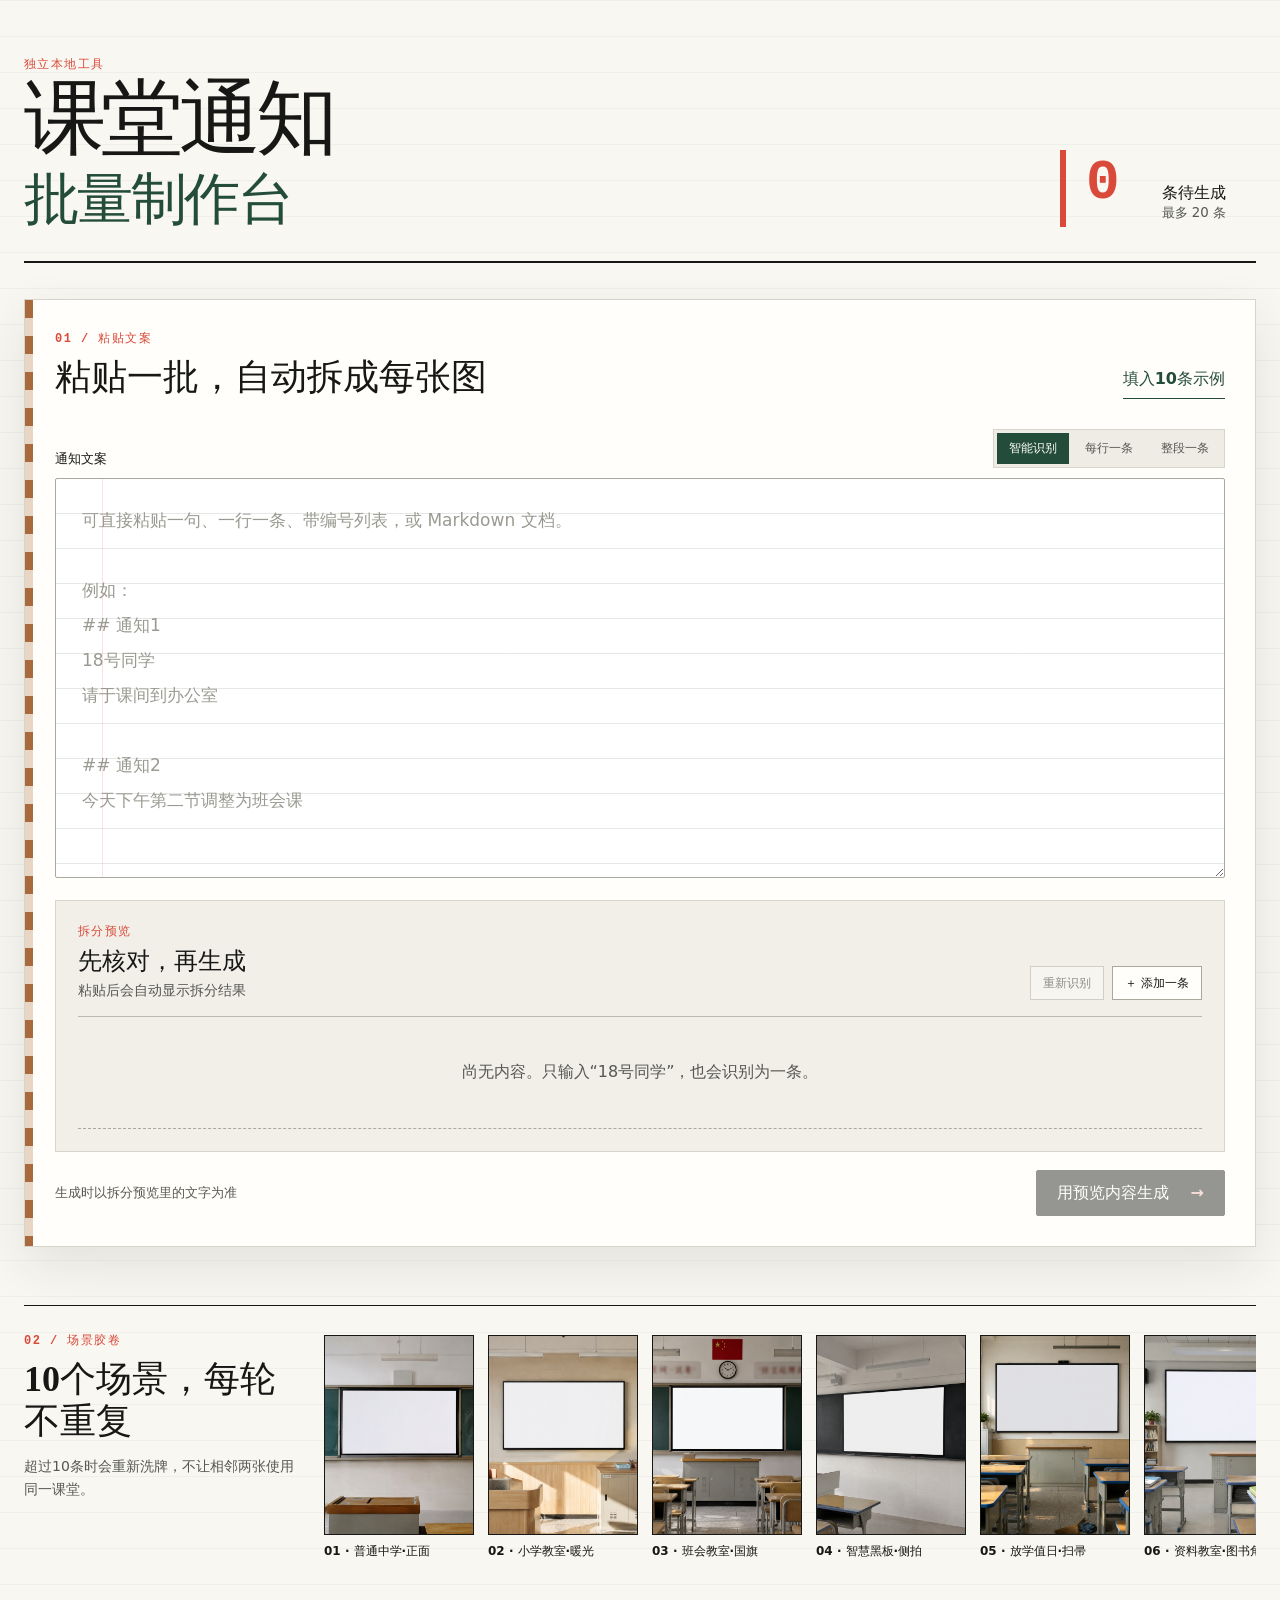
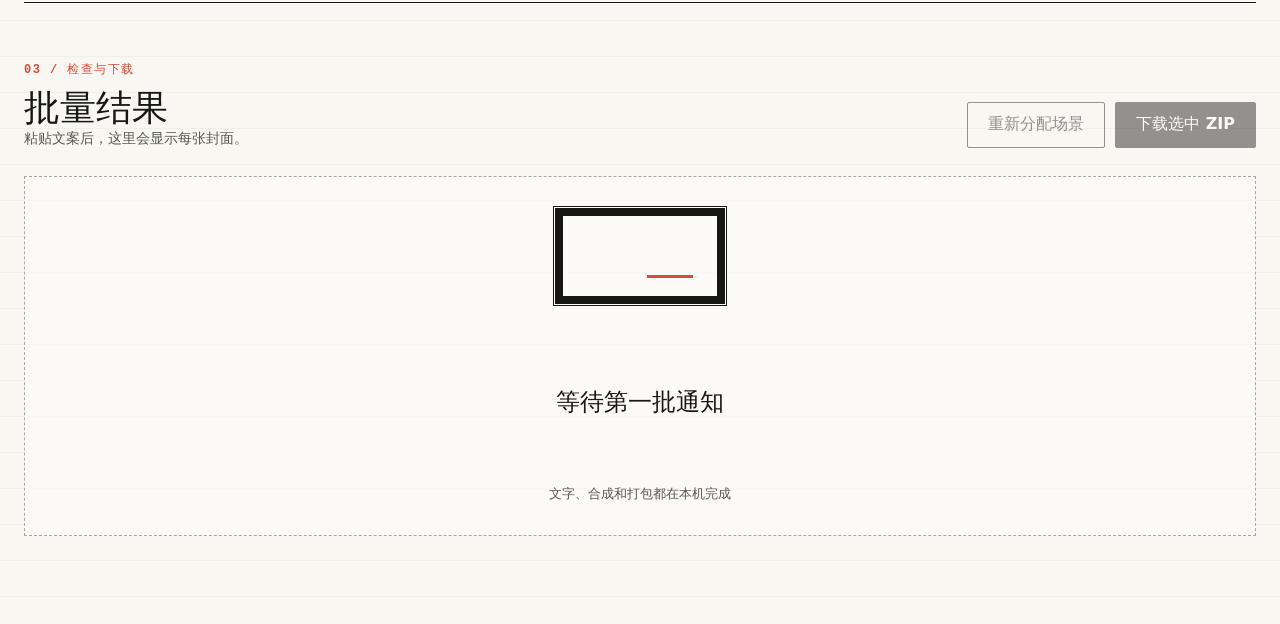
==== index.html @ c86d8f26 "Add classroom notice page with complete 83-scene library" ====
<!doctype html>
<html lang="zh-CN">
<head>
  <meta charset="UTF-8">
  <meta name="viewport" content="width=device-width, initial-scale=1.0">
  <meta name="color-scheme" content="light">
  <link rel="icon" href="data:image/svg+xml,%3Csvg xmlns='http://www.w3.org/2000/svg' viewBox='0 0 64 64'%3E%3Crect width='64' height='64' rx='8' fill='%23171815'/%3E%3Crect x='9' y='14' width='46' height='27' fill='white'/%3E%3Cpath d='M21 51h22' stroke='%23d94a3a' stroke-width='5'/%3E%3C/svg%3E">
  <title>课堂通知批量制作台</title>
  <link rel="stylesheet" href="./styles.css">
</head>
<body>
  <aside id="protocol-notice" class="protocol-notice" hidden>
    <strong>当前是直接打开的预览页，识别和下载不会运行。</strong>
    <span>请关闭本页，双击文件夹里的 start.command 启动工具。</span>
  </aside>
  <header class="masthead">
    <div>
      <p class="eyebrow">独立本地工具</p>
      <h1>课堂通知<br><span>批量制作台</span></h1>
    </div>
    <div class="batch-meter" aria-live="polite">
      <strong id="notice-count">0</strong>
      <span>条待生成</span>
      <small>最多 20 条</small>
    </div>
  </header>

  <main>
    <section class="workbench" aria-labelledby="input-heading">
      <div class="panel-heading">
        <div>
          <p class="step-mark">01 / 粘贴文案</p>
          <h2 id="input-heading">粘贴一批，自动拆成每张图</h2>
        </div>
        <button id="example-button" class="text-button" type="button">填入10条示例</button>
      </div>

      <div class="input-title-row">
        <label class="input-label" for="notice-input">通知文案</label>
        <fieldset class="parse-modes" aria-label="文案拆分方式">
          <legend>文案拆分方式</legend>
          <label><input type="radio" name="parse-mode" value="smart" checked><span>智能识别</span></label>
          <label><input type="radio" name="parse-mode" value="line"><span>每行一条</span></label>
          <label><input type="radio" name="parse-mode" value="paragraph"><span>整段一条</span></label>
        </fieldset>
      </div>
      <textarea id="notice-input" rows="10" spellcheck="false" placeholder="可直接粘贴一句、一行一条、带编号列表，或 Markdown 文档。&#10;&#10;例如：&#10;## 通知1&#10;18号同学&#10;请于课间到办公室&#10;&#10;## 通知2&#10;今天下午第二节调整为班会课"></textarea>

      <section class="split-preview" aria-labelledby="split-heading">
        <div class="split-toolbar">
          <div>
            <p class="step-mark">拆分预览</p>
            <h3 id="split-heading">先核对，再生成</h3>
            <p id="input-message">粘贴后会自动显示拆分结果</p>
          </div>
          <div class="split-actions">
            <button id="reparse-button" class="quiet-button" type="button" disabled>重新识别</button>
            <button id="add-draft-button" class="quiet-button" type="button">＋ 添加一条</button>
          </div>
        </div>
        <div id="draft-empty" class="draft-empty">尚无内容。只输入“18号同学”，也会识别为一条。</div>
        <div id="draft-list" class="draft-list" hidden></div>
      </section>

      <div class="input-footer">
        <p>生成时以拆分预览里的文字为准</p>
        <button id="generate-button" class="primary-button" type="button" disabled>
          用预览内容生成
          <span aria-hidden="true">→</span>
        </button>
      </div>
    </section>

    <section class="scene-strip" aria-labelledby="scene-heading">
      <div class="strip-copy">
        <p class="step-mark">02 / 场景胶卷</p>
        <h2 id="scene-heading">10个场景，每轮不重复</h2>
        <p>超过10条时会重新洗牌，不让相邻两张使用同一课堂。</p>
      </div>
      <div id="scene-reel" class="scene-reel" aria-label="内置课堂场景"></div>
    </section>

    <section class="results-section" aria-labelledby="results-heading">
      <div class="results-bar">
        <div>
          <p class="step-mark">03 / 检查与下载</p>
          <h2 id="results-heading">批量结果</h2>
          <p id="result-summary" class="result-summary">粘贴文案后，这里会显示每张封面。</p>
        </div>
        <div class="result-actions">
          <button id="reshuffle-button" class="secondary-button" type="button" disabled>重新分配场景</button>
          <button id="download-all-button" class="primary-button" type="button" disabled>下载选中 ZIP</button>
        </div>
      </div>

      <div id="empty-state" class="empty-state">
        <div class="empty-screen" aria-hidden="true"><span></span></div>
        <p>等待第一批通知</p>
        <small>文字、合成和打包都在本机完成</small>
      </div>
      <div id="results-grid" class="results-grid" hidden></div>
    </section>
  </main>

  <div id="toast" class="toast" role="status" aria-live="polite" hidden></div>
  <script>
    if (window.location.protocol === "file:") {
      document.querySelector("#protocol-notice").hidden = false;
    }
  </script>
  <script type="module" src="./app.js"></script>
</body>
</html>
---- styles.css ----
:root {
  --ink: #171815;
  --ink-soft: #565851;
  --paper: #f8f7f2;
  --paper-white: #fffefb;
  --wood: #a8693d;
  --wood-pale: #e8d6c5;
  --red: #d94a3a;
  --green: #244c3b;
  --line: #d7d4ca;
  --shadow: 0 18px 48px rgba(41, 36, 28, 0.1);
  color: var(--ink);
  font-family: "PingFang SC", "Microsoft YaHei", system-ui, sans-serif;
  font-synthesis: none;
}

[hidden] {
  display: none !important;
}

* {
  box-sizing: border-box;
}

html {
  min-width: 320px;
  background: var(--paper);
}

body {
  margin: 0;
  min-width: 320px;
  min-height: 100vh;
  background:
    linear-gradient(rgba(23, 24, 21, 0.035) 1px, transparent 1px) 0 0 / 100% 36px,
    var(--paper);
}

button,
textarea {
  font: inherit;
}

.protocol-notice {
  position: sticky;
  top: 0;
  z-index: 20;
  display: flex;
  justify-content: center;
  gap: 12px;
  padding: 12px 20px;
  color: #fff;
  background: var(--red);
  font-size: 14px;
}

.protocol-notice span {
  opacity: 0.9;
}

button {
  cursor: pointer;
}

button:disabled {
  cursor: not-allowed;
  opacity: 0.45;
}

button:focus-visible,
textarea:focus-visible,
input:focus-visible {
  outline: 3px solid rgba(217, 74, 58, 0.3);
  outline-offset: 3px;
}

.masthead {
  display: flex;
  align-items: flex-end;
  justify-content: space-between;
  gap: 32px;
  width: min(1240px, calc(100% - 48px));
  margin: 0 auto;
  padding: 56px 0 34px;
  border-bottom: 2px solid var(--ink);
}

.eyebrow,
.step-mark {
  margin: 0 0 10px;
  color: var(--red);
  font-family: ui-monospace, "SFMono-Regular", Menlo, monospace;
  font-size: 12px;
  font-weight: 700;
  letter-spacing: 0.12em;
  text-transform: uppercase;
}

h1,
h2,
p {
  margin-top: 0;
}

h1 {
  margin-bottom: 0;
  font-family: "Songti SC", "STSong", serif;
  font-size: clamp(42px, 6.5vw, 82px);
  font-weight: 800;
  letter-spacing: -0.055em;
  line-height: 0.88;
}

h1 span {
  color: var(--green);
  font-size: 0.68em;
  letter-spacing: -0.045em;
}

h2 {
  margin-bottom: 0;
  font-family: "Songti SC", "STSong", serif;
  font-size: clamp(24px, 3vw, 36px);
  line-height: 1.16;
}

.batch-meter {
  display: grid;
  grid-template-columns: auto auto;
  align-items: baseline;
  gap: 0 12px;
  min-width: 196px;
  padding: 8px 0 5px 20px;
  border-left: 6px solid var(--red);
}

.batch-meter strong {
  grid-row: 1 / 3;
  color: var(--red);
  font-family: ui-monospace, "SFMono-Regular", Menlo, monospace;
  font-size: 56px;
  line-height: 0.9;
}

.batch-meter span {
  font-weight: 700;
}

.batch-meter small {
  color: var(--ink-soft);
}

main {
  width: min(1240px, calc(100% - 48px));
  margin: 0 auto;
  padding: 36px 0 88px;
}

.workbench {
  position: relative;
  padding: 30px;
  overflow: hidden;
  background: var(--paper-white);
  border: 1px solid var(--line);
  box-shadow: var(--shadow);
}

.workbench::before {
  position: absolute;
  inset: 0 auto 0 0;
  width: 8px;
  background: repeating-linear-gradient(to bottom, var(--wood), var(--wood) 18px, var(--wood-pale) 18px, var(--wood-pale) 36px);
  content: "";
}

.panel-heading,
.results-bar {
  display: flex;
  align-items: flex-end;
  justify-content: space-between;
  gap: 24px;
}

.text-button {
  padding: 8px 0;
  color: var(--green);
  background: none;
  border: 0;
  border-bottom: 1px solid currentColor;
  font-weight: 700;
}

.input-title-row {
  display: flex;
  align-items: flex-end;
  justify-content: space-between;
  gap: 20px;
  margin-top: 30px;
}

.input-label {
  display: block;
  margin: 0 0 10px;
  font-size: 13px;
  font-weight: 700;
}

.parse-modes {
  display: flex;
  gap: 4px;
  margin: 0 0 10px;
  padding: 3px;
  background: #eeece5;
  border: 1px solid var(--line);
}

.parse-modes legend {
  position: absolute;
  width: 1px;
  height: 1px;
  padding: 0;
  overflow: hidden;
  clip: rect(0, 0, 0, 0);
  white-space: nowrap;
  border: 0;
}

.parse-modes label {
  cursor: pointer;
}

.parse-modes input {
  position: absolute;
  opacity: 0;
  pointer-events: none;
}

.parse-modes span {
  display: block;
  padding: 7px 12px;
  color: var(--ink-soft);
  font-size: 12px;
  font-weight: 700;
}

.parse-modes input:checked + span {
  color: #fff;
  background: var(--green);
}

.parse-modes input:focus-visible + span {
  outline: 3px solid rgba(217, 74, 58, 0.3);
  outline-offset: 2px;
}

#notice-input {
  display: block;
  width: 100%;
  min-height: 250px;
  resize: vertical;
  padding: 24px 26px;
  color: var(--ink);
  background:
    linear-gradient(90deg, transparent 0 46px, rgba(217, 74, 58, 0.16) 46px 47px, transparent 47px),
    repeating-linear-gradient(to bottom, transparent 0 34px, rgba(36, 76, 59, 0.12) 34px 35px),
    #fff;
  border: 1px solid #aaa99f;
  border-radius: 2px;
  font-size: 17px;
  line-height: 35px;
  caret-color: var(--red);
}

#notice-input::placeholder {
  color: #9a9a92;
}

.split-preview {
  margin-top: 22px;
  padding: 22px;
  background: #f1efe8;
  border: 1px solid var(--line);
}

.split-toolbar {
  display: flex;
  align-items: flex-end;
  justify-content: space-between;
  gap: 20px;
  padding-bottom: 16px;
  border-bottom: 1px solid #bbb8ad;
}

.split-toolbar h3 {
  margin: 0 0 5px;
  font-family: "Songti SC", "STSong", serif;
  font-size: 24px;
}

.split-toolbar .step-mark {
  margin-bottom: 5px;
}

.split-actions,
.draft-card-actions {
  display: flex;
  flex-wrap: wrap;
  gap: 8px;
}

.quiet-button,
.draft-card-actions button {
  min-height: 34px;
  padding: 0 12px;
  color: var(--ink);
  background: var(--paper-white);
  border: 1px solid #aaa79c;
  font-size: 12px;
  font-weight: 700;
}

.draft-empty {
  display: grid;
  min-height: 112px;
  place-items: center;
  color: var(--ink-soft);
  text-align: center;
  border-bottom: 1px dashed #aaa79c;
}

.draft-list {
  display: grid;
  grid-template-columns: repeat(2, minmax(0, 1fr));
  gap: 12px;
  margin-top: 16px;
}

.draft-card {
  display: grid;
  grid-template-columns: 44px minmax(0, 1fr);
  min-width: 0;
  background: var(--paper-white);
  border: 1px solid #c9c5b9;
}

.draft-card.is-empty {
  border-color: rgba(217, 74, 58, 0.55);
}

.draft-number {
  display: grid;
  align-content: start;
  justify-content: center;
  padding-top: 15px;
  color: var(--red);
  background: #e9e4d8;
  font-family: ui-monospace, "SFMono-Regular", Menlo, monospace;
  font-size: 13px;
  font-weight: 800;
}

.draft-content {
  min-width: 0;
  padding: 12px;
}

.draft-card-head {
  display: flex;
  align-items: center;
  justify-content: space-between;
  gap: 10px;
  margin-bottom: 9px;
}

.draft-meta {
  flex: 0 0 auto;
  color: var(--ink-soft);
  font-family: ui-monospace, "SFMono-Regular", Menlo, monospace;
  font-size: 11px;
}

.draft-card-actions {
  justify-content: flex-end;
}

.draft-card-actions button {
  min-height: 27px;
  padding: 0 7px;
  background: transparent;
  border: 0;
  border-bottom: 1px solid currentColor;
}

.draft-card-actions .delete-draft {
  color: var(--red);
}

.draft-copy {
  display: block;
  width: 100%;
  min-height: 78px;
  resize: vertical;
  padding: 9px 10px;
  color: var(--ink);
  background: #fff;
  border: 1px solid var(--line);
  border-radius: 0;
  font-size: 14px;
  line-height: 1.6;
}

.draft-warning {
  min-height: 16px;
  margin: 6px 0 0;
  color: var(--red);
  font-size: 11px;
}

.input-footer {
  display: flex;
  align-items: center;
  justify-content: space-between;
  gap: 20px;
  margin-top: 18px;
}

.input-footer > p {
  margin: 0;
  color: var(--ink-soft);
  font-size: 13px;
}

#input-message,
.result-summary {
  margin: 0;
  color: var(--ink-soft);
  font-size: 14px;
}

#input-message.is-error {
  color: var(--red);
  font-weight: 700;
}

.primary-button,
.secondary-button {
  min-height: 46px;
  padding: 0 20px;
  border: 1px solid var(--ink);
  border-radius: 2px;
  font-weight: 800;
  transition: transform 150ms ease, box-shadow 150ms ease, background 150ms ease;
}

.primary-button {
  color: white;
  background: var(--ink);
}

.secondary-button {
  color: var(--ink);
  background: transparent;
}

.primary-button:not(:disabled):hover,
.secondary-button:not(:disabled):hover {
  transform: translateY(-2px);
  box-shadow: 4px 4px 0 var(--wood-pale);
}

.primary-button span {
  margin-left: 16px;
  color: #f1b9b1;
}

.scene-strip {
  display: grid;
  grid-template-columns: 270px minmax(0, 1fr);
  gap: 30px;
  margin: 58px 0;
  padding: 26px 0;
  border-top: 1px solid var(--ink);
  border-bottom: 1px solid var(--ink);
}

.strip-copy p:last-child {
  margin: 12px 0 0;
  color: var(--ink-soft);
  font-size: 14px;
  line-height: 1.7;
}

.scene-reel {
  display: grid;
  grid-auto-columns: 150px;
  grid-auto-flow: column;
  gap: 14px;
  overflow-x: auto;
  padding: 3px 3px 16px;
  scroll-snap-type: x proximity;
}

.scene-chip {
  scroll-snap-align: start;
}

.scene-chip img {
  display: block;
  width: 150px;
  height: 200px;
  object-fit: cover;
  background: #ddd;
  border: 1px solid var(--ink);
}

.scene-chip span {
  display: block;
  margin-top: 8px;
  overflow: hidden;
  font-size: 12px;
  font-weight: 700;
  text-overflow: ellipsis;
  white-space: nowrap;
}

.results-section {
  min-height: 400px;
}

.result-actions {
  display: flex;
  gap: 10px;
}

.empty-state {
  display: grid;
  place-items: center;
  margin-top: 28px;
  min-height: 360px;
  text-align: center;
  background: rgba(255, 254, 251, 0.58);
  border: 1px dashed #aaa99f;
}

.empty-state p {
  margin: 18px 0 4px;
  font-family: "Songti SC", "STSong", serif;
  font-size: 24px;
  font-weight: 700;
}

.empty-state small {
  color: var(--ink-soft);
}

.empty-screen {
  position: relative;
  width: 170px;
  height: 96px;
  border: 8px solid var(--ink);
  box-shadow: 0 0 0 1px var(--paper-white), 0 0 0 2px var(--ink);
}

.empty-screen span {
  position: absolute;
  right: 24px;
  bottom: 18px;
  width: 46px;
  height: 3px;
  background: var(--red);
}

.results-grid {
  display: grid;
  grid-template-columns: repeat(3, minmax(0, 1fr));
  gap: 22px;
  margin-top: 28px;
}

.result-card {
  position: relative;
  overflow: hidden;
  background: var(--paper-white);
  border: 1px solid var(--line);
  box-shadow: 0 10px 28px rgba(41, 36, 28, 0.07);
}

.card-preview {
  position: relative;
  aspect-ratio: 3 / 4;
  background: #dedbd3;
  border-bottom: 1px solid var(--line);
}

.card-preview canvas {
  display: block;
  width: 100%;
  height: 100%;
}

.select-cover {
  position: absolute;
  top: 12px;
  left: 12px;
  display: grid;
  place-items: center;
  width: 28px;
  height: 28px;
  margin: 0;
  background: white;
  border: 1px solid var(--ink);
  box-shadow: 2px 2px 0 rgba(23, 24, 21, 0.15);
}

.select-cover input {
  width: 16px;
  height: 16px;
  margin: 0;
  accent-color: var(--red);
}

.card-index {
  position: absolute;
  top: 12px;
  right: 12px;
  padding: 4px 7px;
  color: white;
  background: rgba(23, 24, 21, 0.86);
  font-family: ui-monospace, "SFMono-Regular", Menlo, monospace;
  font-size: 11px;
}

.card-body {
  padding: 16px;
}

.scene-name {
  display: flex;
  align-items: center;
  justify-content: space-between;
  gap: 8px;
  margin-bottom: 11px;
  font-size: 12px;
  font-weight: 700;
}

.scene-name span {
  overflow: hidden;
  text-overflow: ellipsis;
  white-space: nowrap;
}

.change-scene {
  flex: 0 0 auto;
  padding: 4px 0;
  color: var(--green);
  background: none;
  border: 0;
  border-bottom: 1px solid currentColor;
  font-size: 12px;
  font-weight: 700;
}

.card-copy {
  width: 100%;
  min-height: 96px;
  resize: vertical;
  padding: 10px 11px;
  color: var(--ink);
  background: #fff;
  border: 1px solid var(--line);
  border-radius: 0;
  font-size: 13px;
  line-height: 1.6;
}

.warning {
  min-height: 20px;
  margin: 7px 0 0;
  color: var(--red);
  font-size: 11px;
  line-height: 1.5;
}

.card-actions {
  display: grid;
  grid-template-columns: 1fr 1fr;
  gap: 8px;
  margin-top: 10px;
}

.card-actions button {
  min-height: 36px;
  background: transparent;
  border: 1px solid var(--ink);
  font-size: 12px;
  font-weight: 700;
}

.card-actions .download-one {
  color: white;
  background: var(--green);
  border-color: var(--green);
}

.toast {
  position: fixed;
  right: 24px;
  bottom: 24px;
  z-index: 10;
  max-width: min(420px, calc(100vw - 48px));
  padding: 14px 18px;
  color: white;
  background: var(--ink);
  border-left: 5px solid var(--red);
  box-shadow: var(--shadow);
  font-weight: 700;
}

@media (max-width: 920px) {
  .scene-strip {
    grid-template-columns: 1fr;
  }

  .results-grid {
    grid-template-columns: repeat(2, minmax(0, 1fr));
  }

  .draft-list {
    grid-template-columns: 1fr;
  }
}

@media (max-width: 640px) {
  .protocol-notice {
    align-items: flex-start;
    flex-direction: column;
    gap: 2px;
  }

  .masthead,
  main {
    width: min(100% - 28px, 1240px);
  }

  .masthead {
    align-items: flex-start;
    flex-direction: column;
    padding-top: 34px;
  }

  .batch-meter {
    min-width: 0;
  }

  .workbench {
    padding: 22px 18px 20px 24px;
  }

  .panel-heading,
  .results-bar,
  .input-footer,
  .input-title-row,
  .split-toolbar,
  .draft-card-head {
    align-items: stretch;
    flex-direction: column;
  }

  .parse-modes {
    display: grid;
    grid-template-columns: repeat(3, 1fr);
    margin-top: 0;
  }

  .parse-modes span {
    padding-inline: 6px;
    text-align: center;
  }

  #notice-input {
    min-height: 240px;
    padding: 18px;
    background:
      repeating-linear-gradient(to bottom, transparent 0 34px, rgba(36, 76, 59, 0.12) 34px 35px),
      #fff;
  }

  .split-preview {
    padding: 17px 14px;
  }

  .split-actions {
    display: grid;
    grid-template-columns: 1fr 1fr;
  }

  .draft-card {
    grid-template-columns: 36px minmax(0, 1fr);
  }

  .draft-card-actions {
    justify-content: flex-start;
  }

  .result-actions {
    display: grid;
    grid-template-columns: 1fr;
  }

  .results-grid {
    grid-template-columns: 1fr;
  }

  .toast {
    right: 14px;
    bottom: 14px;
    max-width: calc(100vw - 28px);
  }
}

@media (prefers-reduced-motion: reduce) {
  *,
  *::before,
  *::after {
    scroll-behavior: auto !important;
    transition-duration: 0.01ms !important;
  }
}
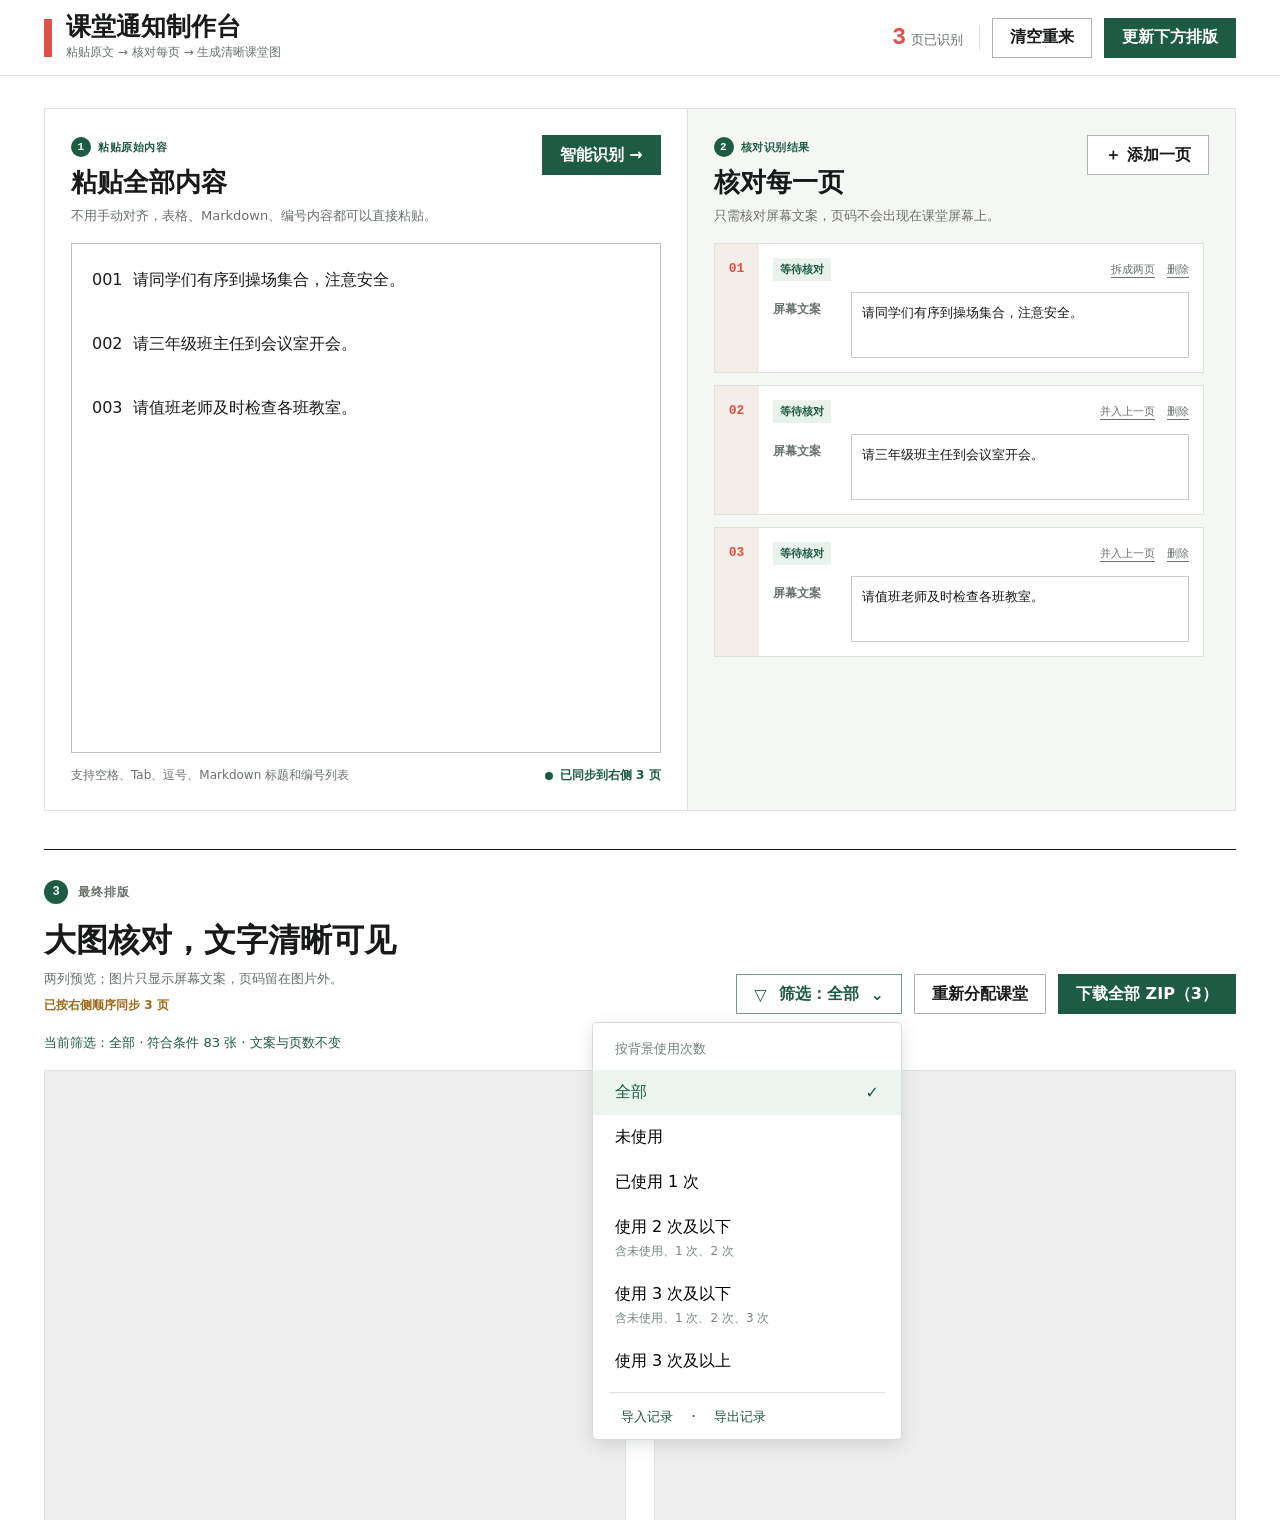
==== commit e0b596fd: "Open complete classroom page from website root" ====
--- a/index.html
+++ b/index.html
@@ -2,112 +2,11 @@
 <html lang="zh-CN">
 <head>
   <meta charset="UTF-8">
-  <meta name="viewport" content="width=device-width, initial-scale=1.0">
-  <meta name="color-scheme" content="light">
-  <link rel="icon" href="data:image/svg+xml,%3Csvg xmlns='http://www.w3.org/2000/svg' viewBox='0 0 64 64'%3E%3Crect width='64' height='64' rx='8' fill='%23171815'/%3E%3Crect x='9' y='14' width='46' height='27' fill='white'/%3E%3Cpath d='M21 51h22' stroke='%23d94a3a' stroke-width='5'/%3E%3C/svg%3E">
-  <title>课堂通知批量制作台</title>
-  <link rel="stylesheet" href="./styles.css">
+  <meta name="viewport" content="width=device-width, initial-scale=1">
+  <meta http-equiv="refresh" content="0;url=./prototypes/prototype-v03.html">
+  <title>课堂通知制作台</title>
 </head>
 <body>
-  <aside id="protocol-notice" class="protocol-notice" hidden>
-    <strong>当前是直接打开的预览页，识别和下载不会运行。</strong>
-    <span>请关闭本页，双击文件夹里的 start.command 启动工具。</span>
-  </aside>
-  <header class="masthead">
-    <div>
-      <p class="eyebrow">独立本地工具</p>
-      <h1>课堂通知<br><span>批量制作台</span></h1>
-    </div>
-    <div class="batch-meter" aria-live="polite">
-      <strong id="notice-count">0</strong>
-      <span>条待生成</span>
-      <small>最多 20 条</small>
-    </div>
-  </header>
-
-  <main>
-    <section class="workbench" aria-labelledby="input-heading">
-      <div class="panel-heading">
-        <div>
-          <p class="step-mark">01 / 粘贴文案</p>
-          <h2 id="input-heading">粘贴一批，自动拆成每张图</h2>
-        </div>
-        <button id="example-button" class="text-button" type="button">填入10条示例</button>
-      </div>
-
-      <div class="input-title-row">
-        <label class="input-label" for="notice-input">通知文案</label>
-        <fieldset class="parse-modes" aria-label="文案拆分方式">
-          <legend>文案拆分方式</legend>
-          <label><input type="radio" name="parse-mode" value="smart" checked><span>智能识别</span></label>
-          <label><input type="radio" name="parse-mode" value="line"><span>每行一条</span></label>
-          <label><input type="radio" name="parse-mode" value="paragraph"><span>整段一条</span></label>
-        </fieldset>
-      </div>
-      <textarea id="notice-input" rows="10" spellcheck="false" placeholder="可直接粘贴一句、一行一条、带编号列表，或 Markdown 文档。&#10;&#10;例如：&#10;## 通知1&#10;18号同学&#10;请于课间到办公室&#10;&#10;## 通知2&#10;今天下午第二节调整为班会课"></textarea>
-
-      <section class="split-preview" aria-labelledby="split-heading">
-        <div class="split-toolbar">
-          <div>
-            <p class="step-mark">拆分预览</p>
-            <h3 id="split-heading">先核对，再生成</h3>
-            <p id="input-message">粘贴后会自动显示拆分结果</p>
-          </div>
-          <div class="split-actions">
-            <button id="reparse-button" class="quiet-button" type="button" disabled>重新识别</button>
-            <button id="add-draft-button" class="quiet-button" type="button">＋ 添加一条</button>
-          </div>
-        </div>
-        <div id="draft-empty" class="draft-empty">尚无内容。只输入“18号同学”，也会识别为一条。</div>
-        <div id="draft-list" class="draft-list" hidden></div>
-      </section>
-
-      <div class="input-footer">
-        <p>生成时以拆分预览里的文字为准</p>
-        <button id="generate-button" class="primary-button" type="button" disabled>
-          用预览内容生成
-          <span aria-hidden="true">→</span>
-        </button>
-      </div>
-    </section>
-
-    <section class="scene-strip" aria-labelledby="scene-heading">
-      <div class="strip-copy">
-        <p class="step-mark">02 / 场景胶卷</p>
-        <h2 id="scene-heading">10个场景，每轮不重复</h2>
-        <p>超过10条时会重新洗牌，不让相邻两张使用同一课堂。</p>
-      </div>
-      <div id="scene-reel" class="scene-reel" aria-label="内置课堂场景"></div>
-    </section>
-
-    <section class="results-section" aria-labelledby="results-heading">
-      <div class="results-bar">
-        <div>
-          <p class="step-mark">03 / 检查与下载</p>
-          <h2 id="results-heading">批量结果</h2>
-          <p id="result-summary" class="result-summary">粘贴文案后，这里会显示每张封面。</p>
-        </div>
-        <div class="result-actions">
-          <button id="reshuffle-button" class="secondary-button" type="button" disabled>重新分配场景</button>
-          <button id="download-all-button" class="primary-button" type="button" disabled>下载选中 ZIP</button>
-        </div>
-      </div>
-
-      <div id="empty-state" class="empty-state">
-        <div class="empty-screen" aria-hidden="true"><span></span></div>
-        <p>等待第一批通知</p>
-        <small>文字、合成和打包都在本机完成</small>
-      </div>
-      <div id="results-grid" class="results-grid" hidden></div>
-    </section>
-  </main>
-
-  <div id="toast" class="toast" role="status" aria-live="polite" hidden></div>
-  <script>
-    if (window.location.protocol === "file:") {
-      document.querySelector("#protocol-notice").hidden = false;
-    }
-  </script>
-  <script type="module" src="./app.js"></script>
+  <p><a href="./prototypes/prototype-v03.html">打开课堂通知制作台</a></p>
 </body>
 </html>
